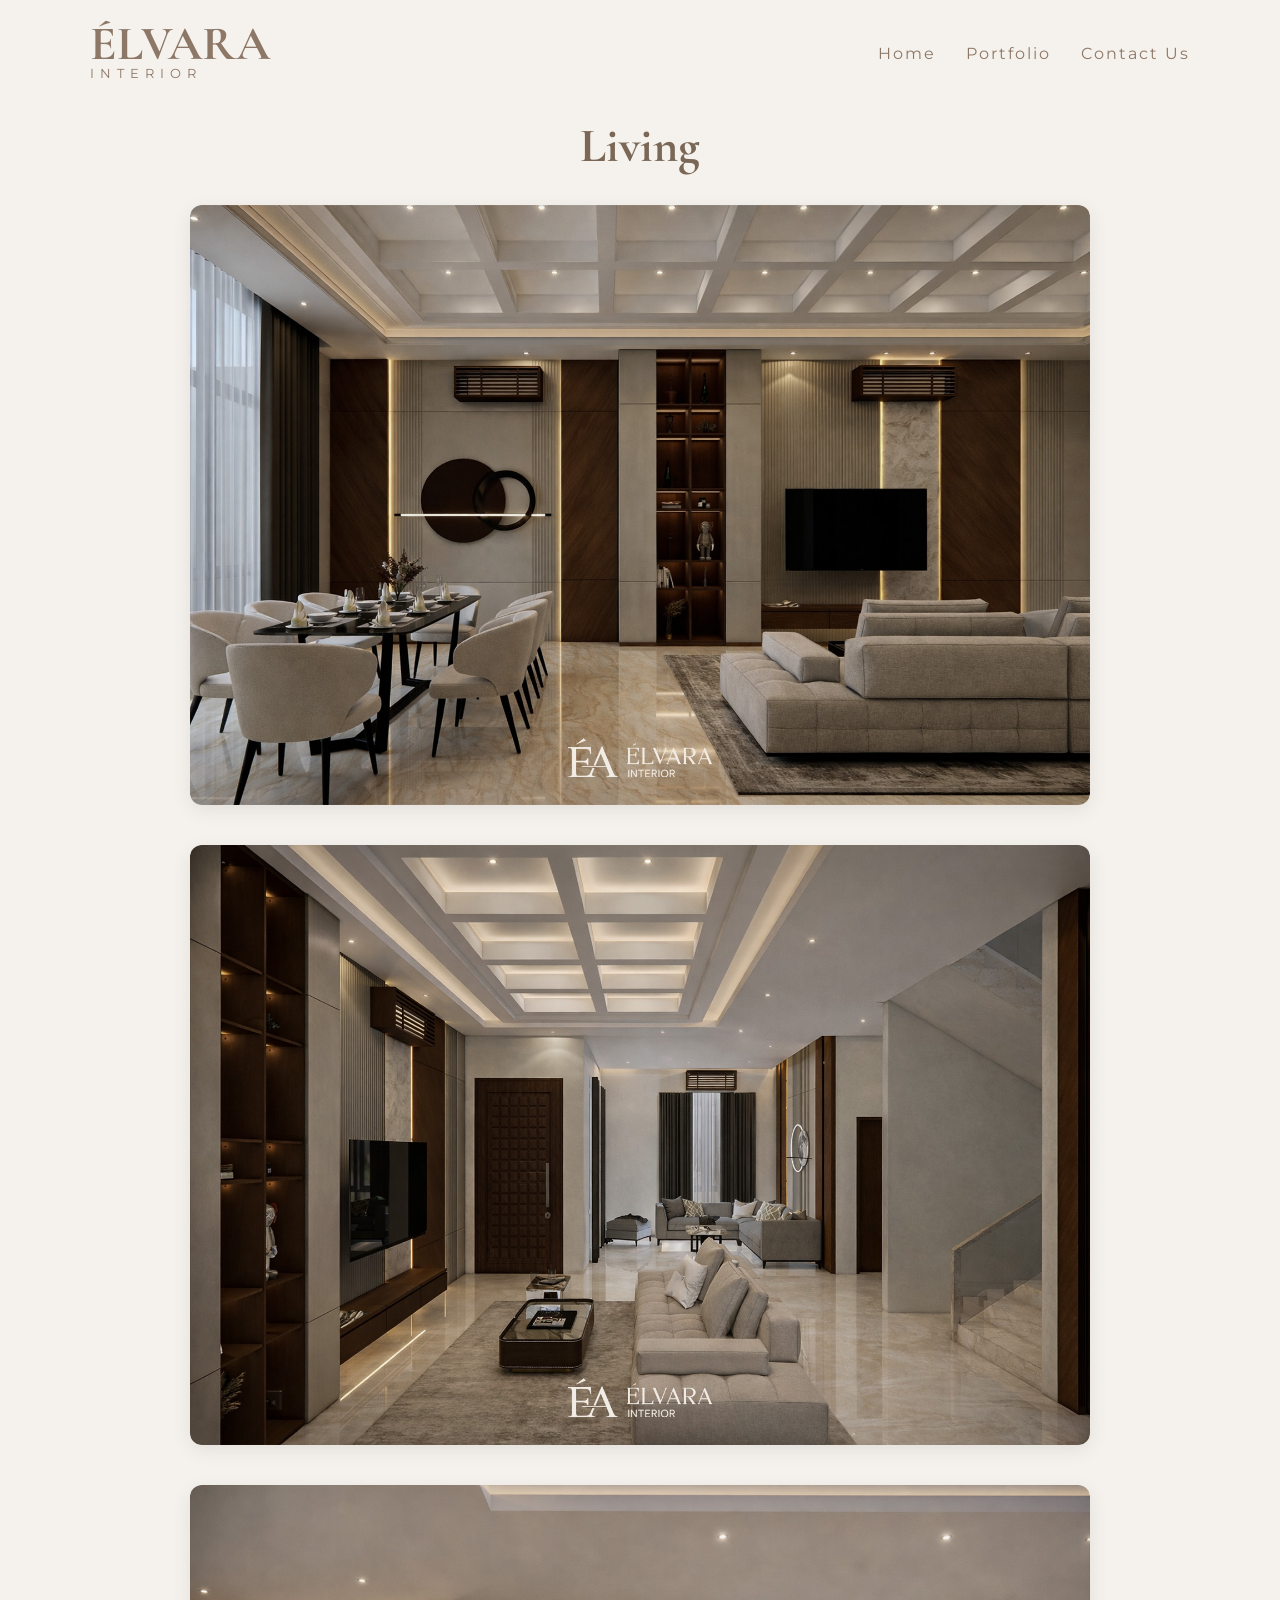
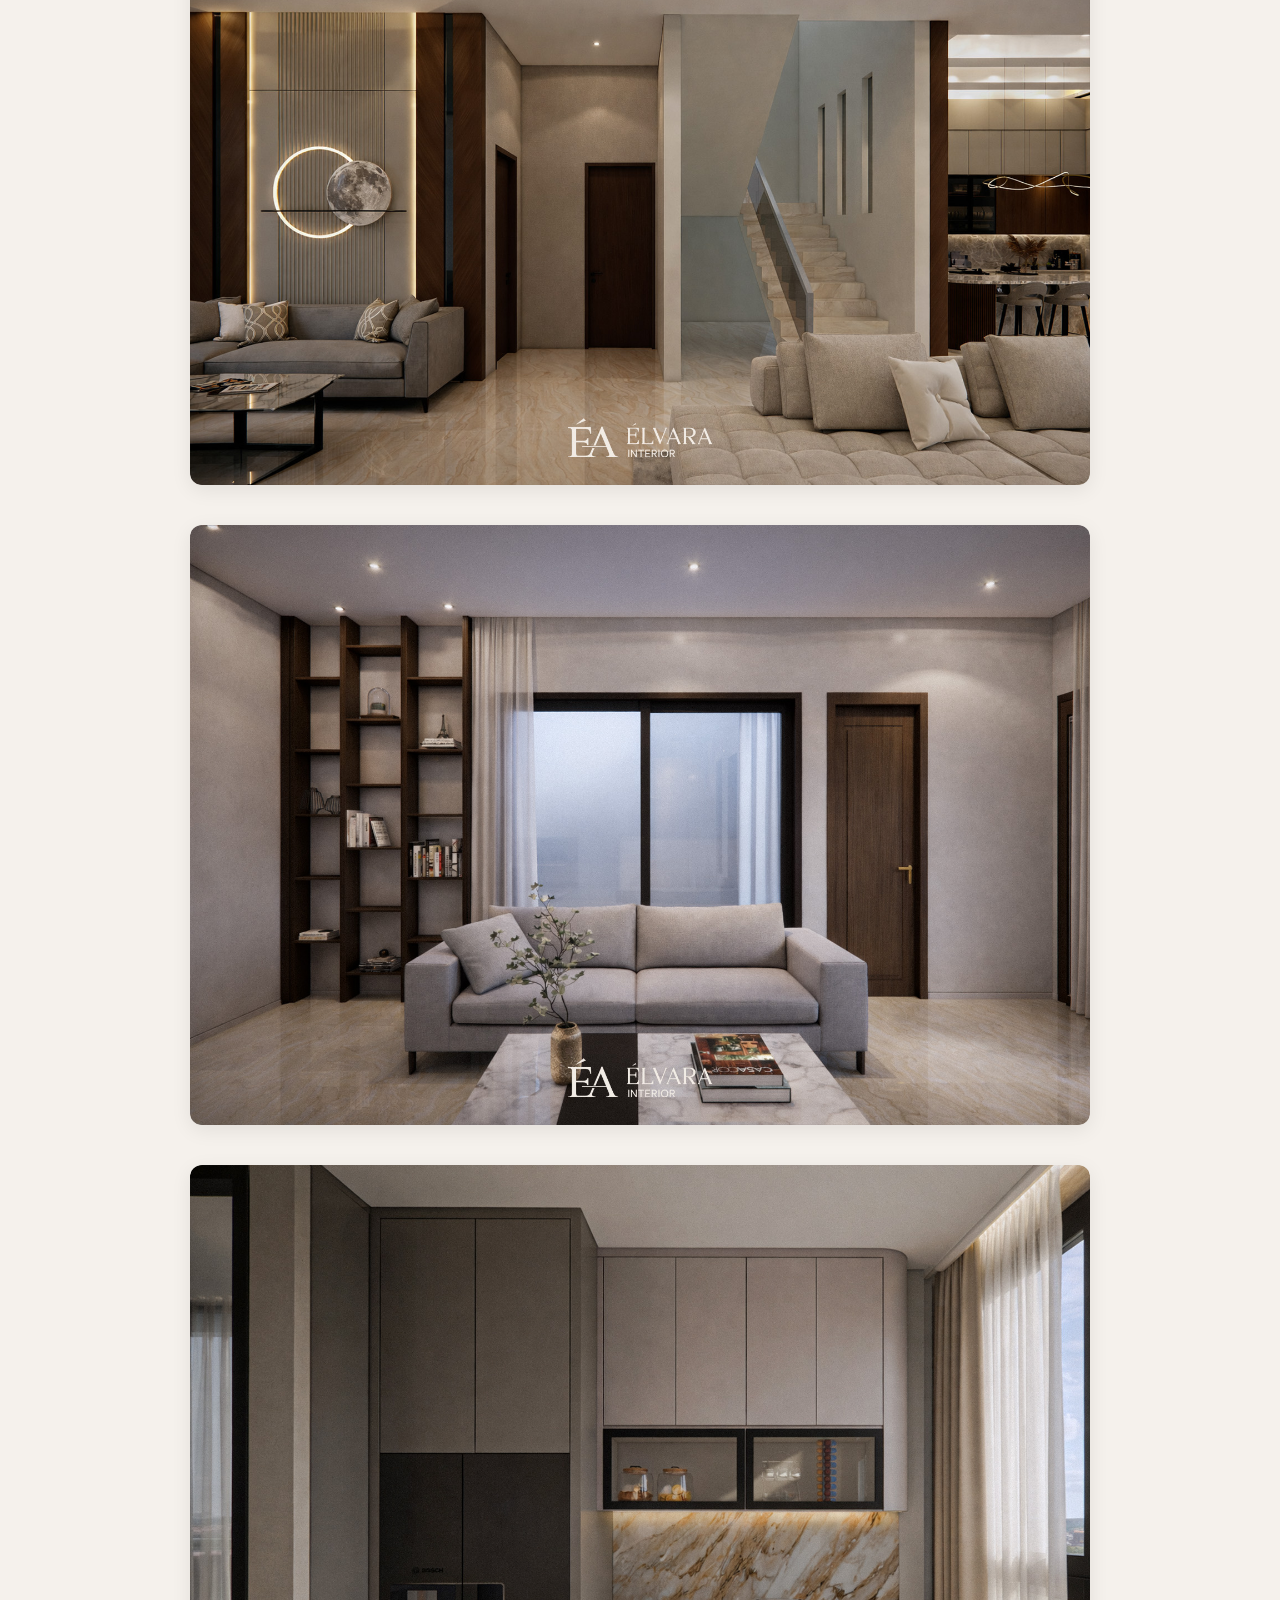
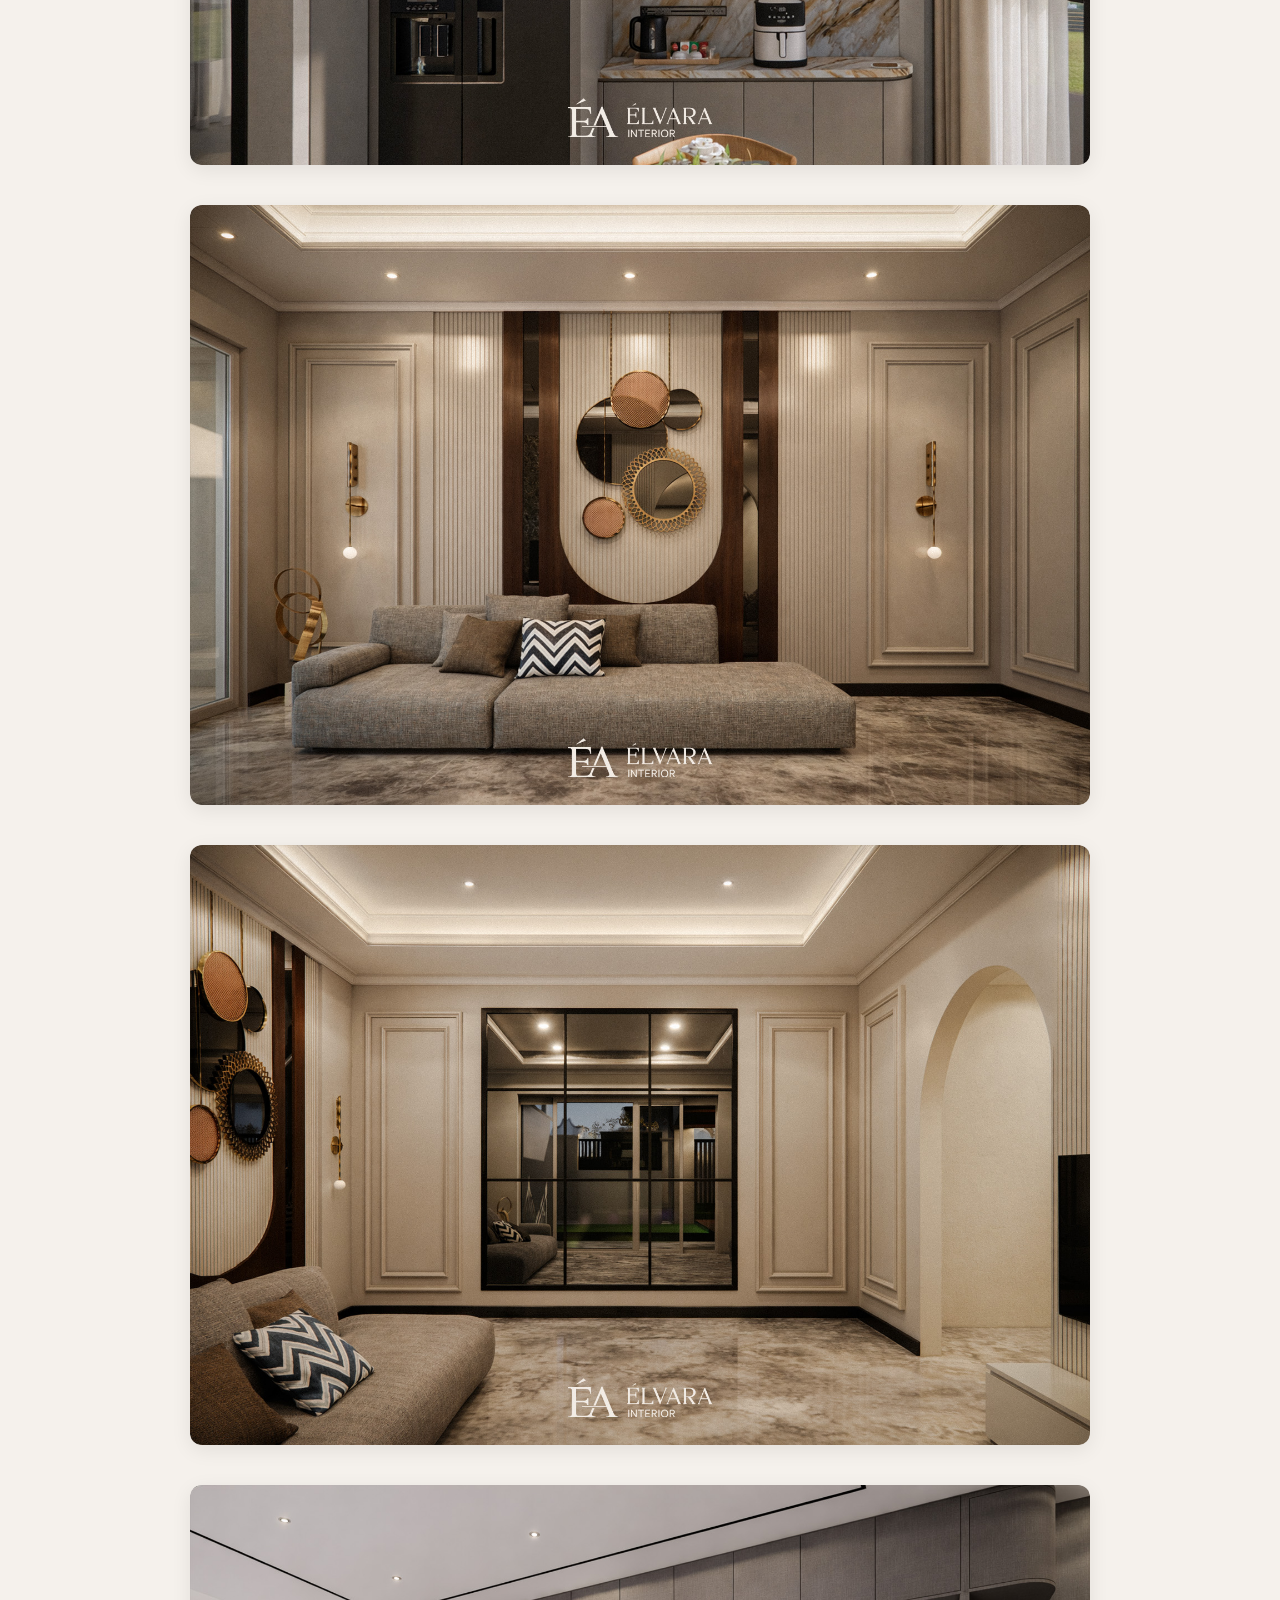
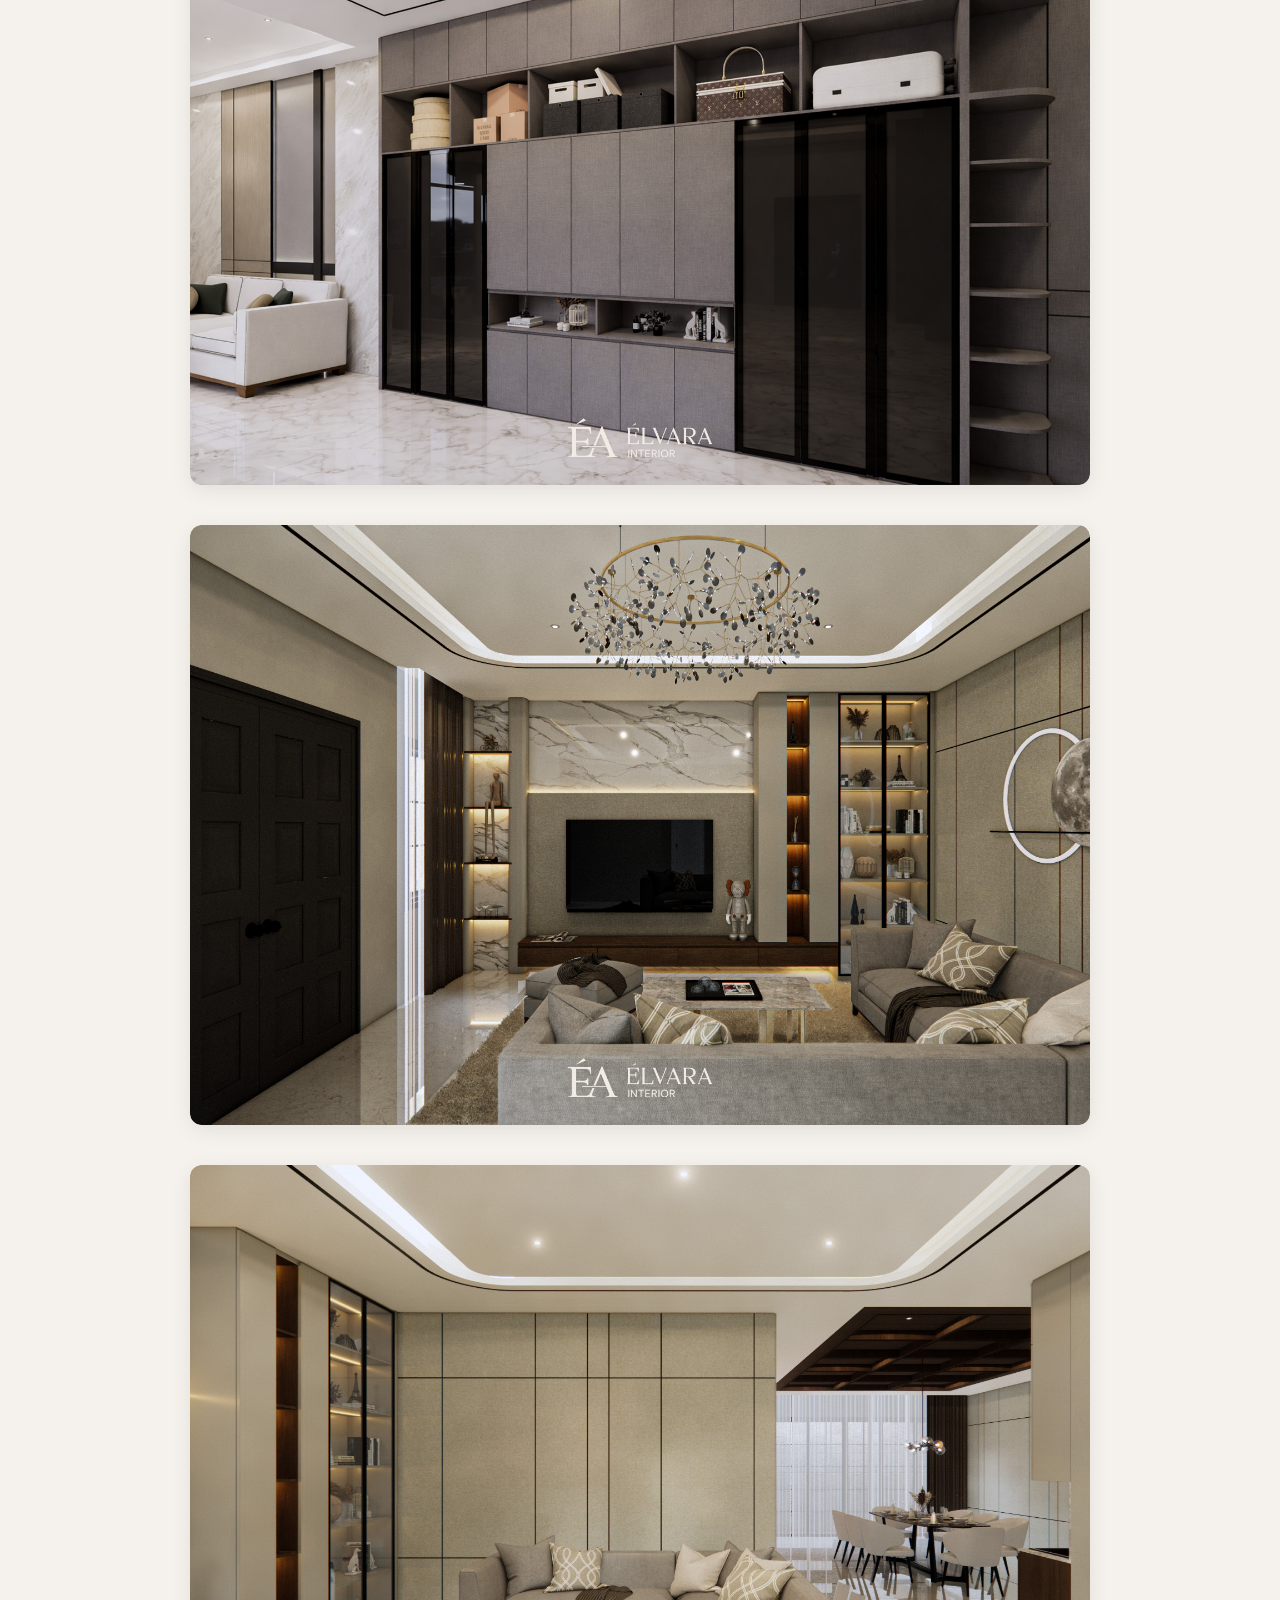
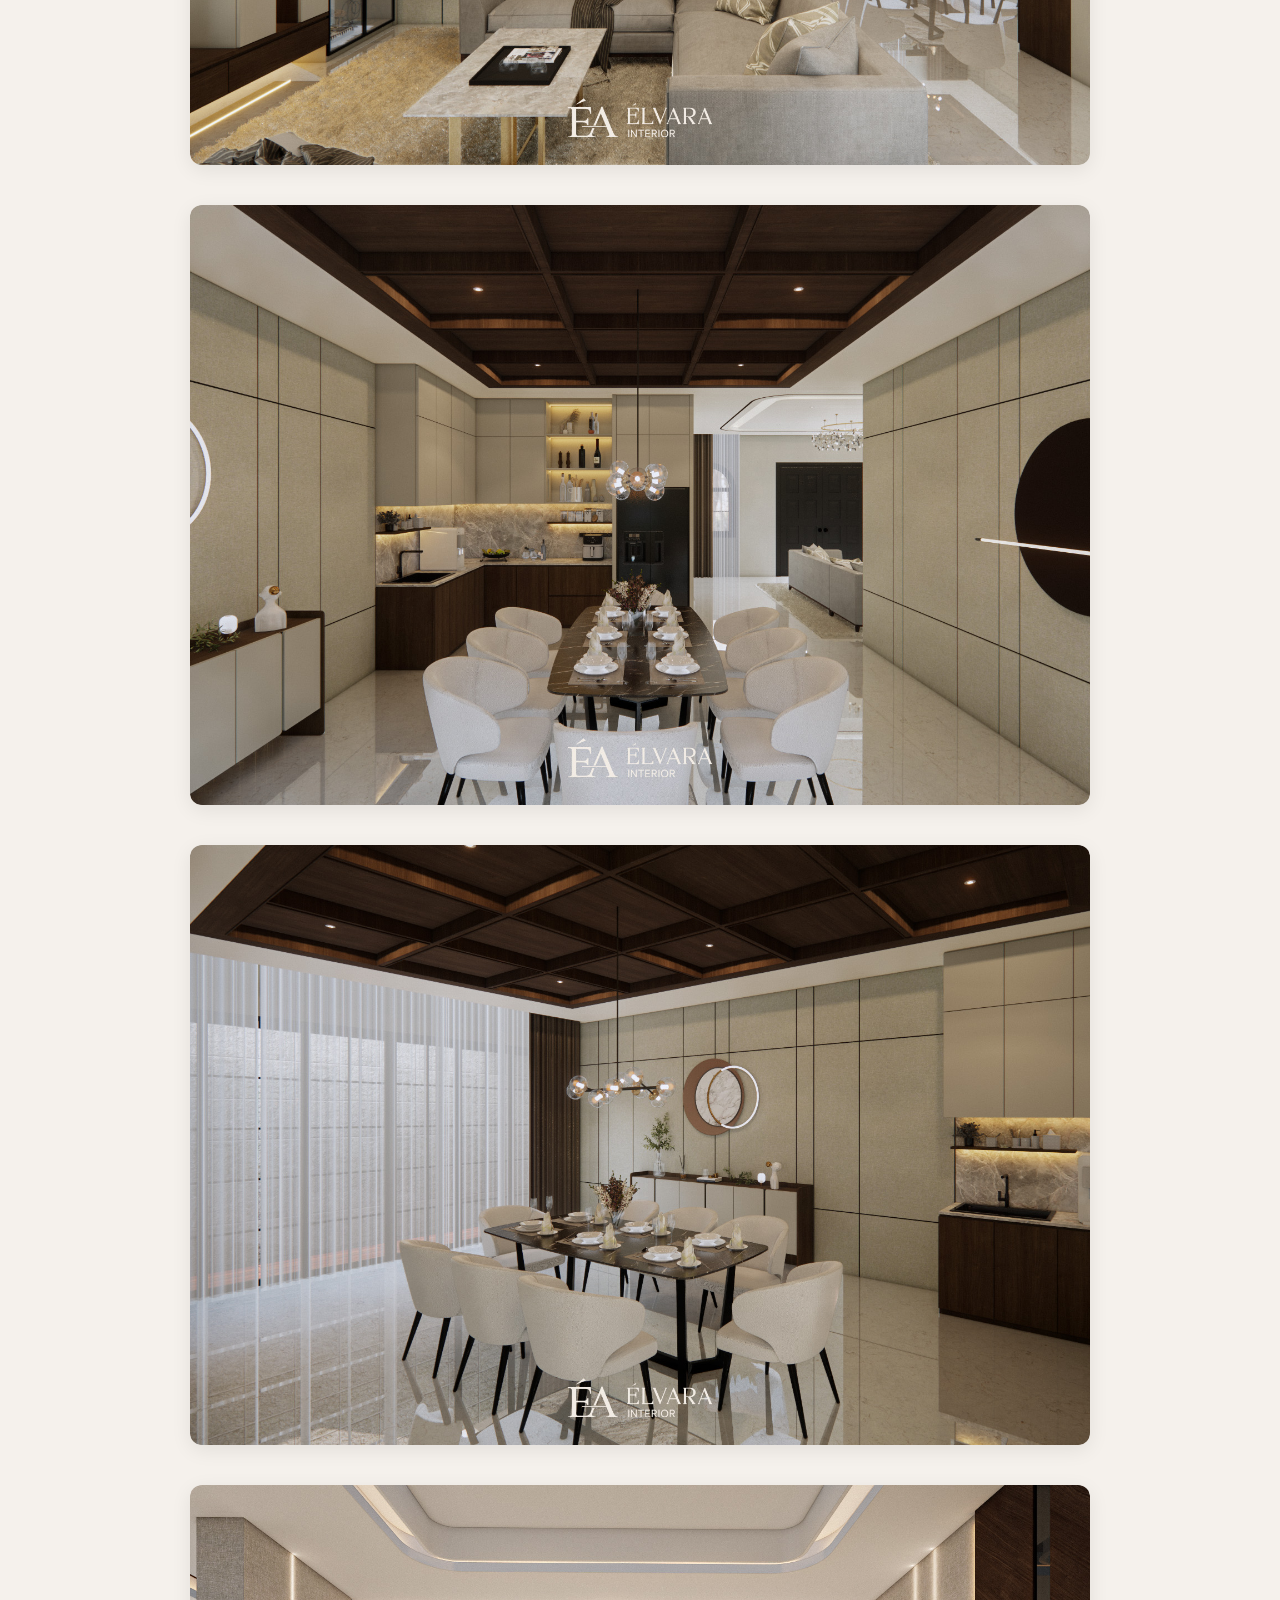
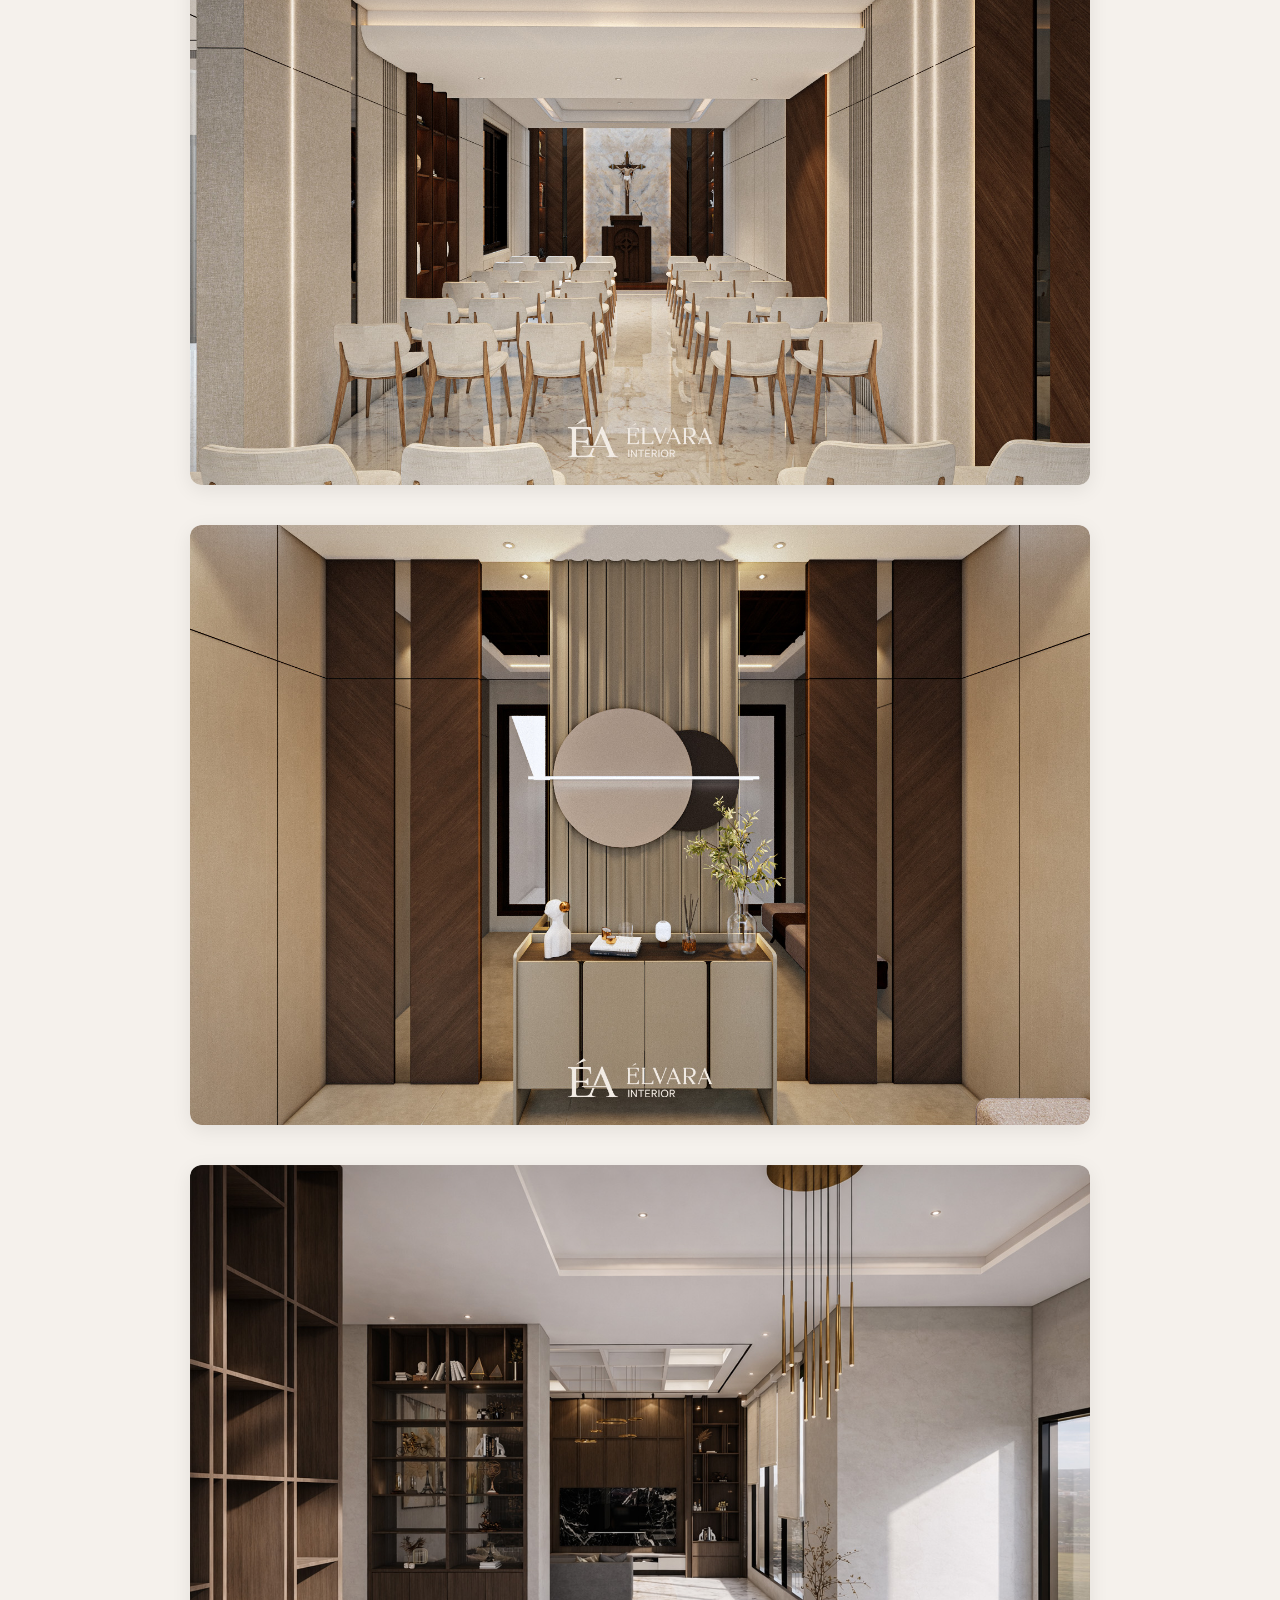
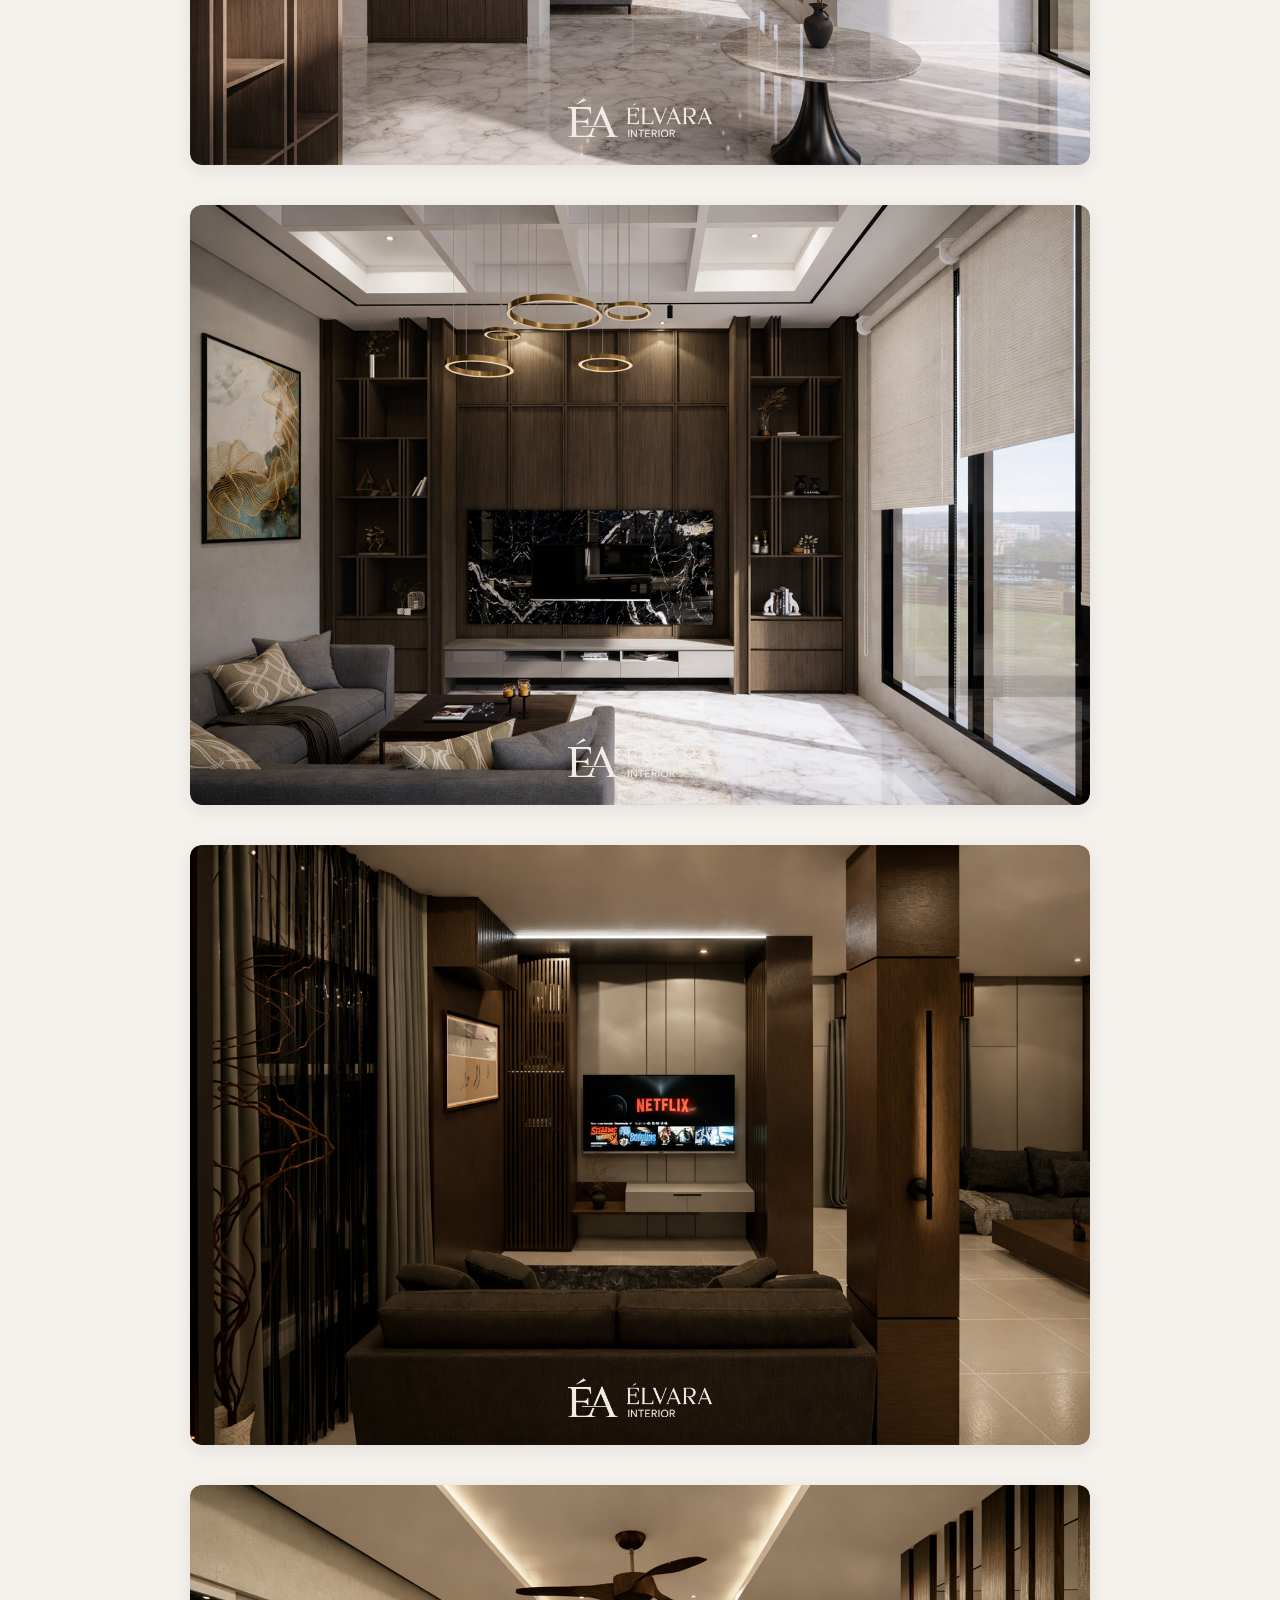
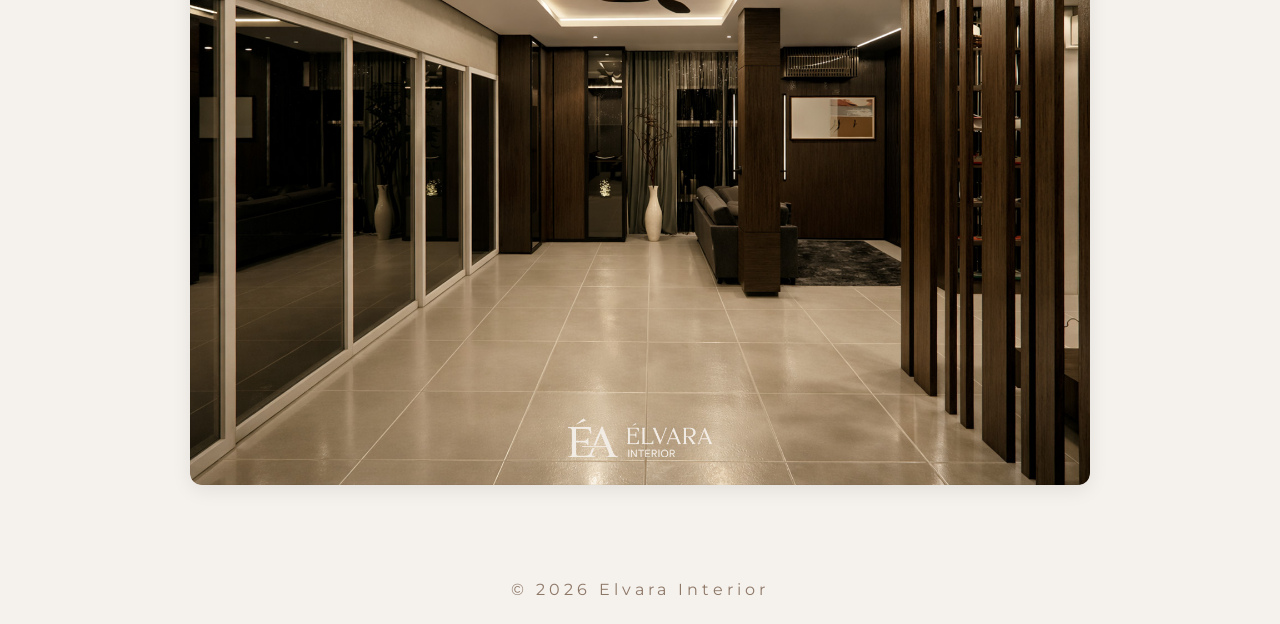
==== livingdining.html @ 2f5fa005 "elvara-interior" ====
<!DOCTYPE html>
<html lang="en">
<head>
    <meta charset="UTF-8">
    <meta name="viewport" content="width=device-width, initial-scale=1.0">
    <link rel="preconnect" href="https://fonts.gstatic.com" crossorigin>

<link href="https://fonts.googleapis.com/css2?family=Cormorant+Garamond:wght@300;400;500;600&family=Montserrat:wght@300;400&display=swap" rel="stylesheet">

<link rel="stylesheet" href="style.css">

<link rel="stylesheet"
href="https://cdnjs.cloudflare.com/ajax/libs/font-awesome/6.5.2/css/all.min.css">
    <title>Kitchen</title>
</head>
<body>
    <header>
        <div class="logo">

            <h1>ÉLVARA</h1>

            <span>INTERIOR</span>

        </div>

        <nav>

            <a href="index.html">Home</a>
            <a href="portfolio.html">Portfolio</a>
            <a href="contact.html">Contact Us</a>

        </nav>
    </header>
        
    <section class="page-title">
        <h2>Living</h2>
    </section>
        <section class="gallery">

            <div class="project">
                <img src="LD 1 (2).jpg" alt="">
            </div>

            <div class="project">
                <img src="LD 2 (2).jpg" alt="">
            </div>

            <div class="project">
                <img src="LD 3 (2).jpg" alt="">
            </div>

            <div class="project">
                <img src="LD 4.jpg" alt="">
            </div>

            <div class="project">
                <img src="LD 5.jpg" alt="">
            </div>

            <div class="project">
                <img src="LD 6.jpg" alt="">
            </div>

            <div class="project">
                <img src="LD 7.jpg" alt="">
            </div>

            <div class="project">
                <img src="LD 8.jpg" alt="">
            </div>

            <div class="project">
                <img src="LD 9.jpg" alt="">
            </div>

            <div class="project">
                <img src="LD 10.jpg" alt="">
            </div>

            <div class="project">
                <img src="LD 11.jpg" alt="">
            </div>

            <div class="project">
                <img src="LD 12.jpg" alt="">
            </div>

            <div class="project">
                <img src="LD 13.jpg" alt="">
            </div>

            <div class="project">
                <img src="LD 14.jpg" alt="">
            </div>

            <div class="project">
                <img src="LD 15.jpg" alt="">
            </div>

            <div class="project">
                <img src="LD 1.jpg" alt="">
            </div>

            <div class="project">
                <img src="LD 16.jpg" alt="">
            </div>

            <div class="project">
                <img src="LD 17.jpg" alt="">
            </div>
            
        </section>

    <footer>

        © 2026 Elvara Interior

    </footer>

<script src="script.js"></script>
    
</body>
</html>
---- style.css ----
:root{

--bg:#F5F1EC;
--primary:#8D7868;
--accent:#E7DDD2;

}

*{
margin:0;
padding:0;
box-sizing:border-box;
}

html{
scroll-behavior:smooth;
}

body{

background:var(--bg);

font-family:'Montserrat',sans-serif;

color:var(--primary);

overflow-x:hidden;

}

/* SPLASH */

#splash{

position:fixed;

top:0;
left:0;

width:100%;
height:100vh;

background:var(--bg);

display:flex;

justify-content:center;
align-items:center;

z-index:9999;

animation:
fadeOut 2s ease forwards;

animation-delay:2s;

}

.splash-content{

text-align:center;

}

.splash-content h1{

font-family:'Cormorant Garamond',serif;

font-size:clamp(4rem,8vw,8rem);

letter-spacing:4px;

}

.splash-content span{

letter-spacing:10px;

display:block;

margin-top:5px;

}

.splash-content p{

margin-top:10px;

letter-spacing:3px;

}

@keyframes fadeOut{

to{

opacity:0;
visibility:hidden;

}

}

/* WEBSITE */

#website{

animation:showWebsite 3s;

}

@keyframes showWebsite{

from{
opacity:0;
}

to{
opacity:1;
}

}

header{

display:flex;

justify-content:space-between;

align-items:center;

padding:25px 7%;

}

.logo h1{

font-family:'Cormorant Garamond',serif;

font-size:3rem;

line-height:.8;

}

.logo span{

letter-spacing:6px;

font-size:.8rem;

}

nav{

display:flex;
gap:30px;

}

nav a{

text-decoration:none;

color:var(--primary);

letter-spacing:2px;

}

/* HERO */

.hero{

padding:0 7%;

}

.hero img{

width:100%;

display:block;

object-fit:cover;

border-radius: 10px;

}

/* ABOUT */

.about{

padding:90px 10%;

text-align:center;

}

.about h2{

font-family:'Cormorant Garamond',serif;

font-size:clamp(2rem,4vw,4rem);

margin-bottom:20px;

}

.about p{

max-width:700px;

margin:auto;

line-height:2;

}

/* WHY */

.why{

padding:90px 7%;

}

.why h2{

text-align:center;

font-family:'Cormorant Garamond',serif;

font-size:clamp(2rem,4vw,4rem);

margin-bottom:60px;

}

.why-grid{

display:grid;

grid-template-columns:1.3fr 1fr;

gap:30px;

}

.slider{

height:520px;

overflow:hidden;

position: relative;

border-radius: 12px;

}

.slider img{

    width:100%;
    height:100%;
    display: block;
    object-fit:cover;

    transition:
        opacity .8s ease,
        transform 8s ease;
}

.slider img.zoom{
    transform: scale(1.08);
}


.slider img.fade{
    opacity:0;
}

.slider::after{

    content:"";

    position:absolute;

    inset:0;

    background:linear-gradient(
        120deg,
        transparent,
        rgba(255,255,255,.85),
        rgba(255,210,150,.45),
        transparent
    );

    transform:translateX(-150%);

    opacity:0;

}

.slider.burn::after{

    animation:burn .8s ease;

}

@keyframes burn{

0%{

opacity:0;

transform:translateX(-150%);

}

40%{

opacity:.9;

}

100%{

opacity:0;

transform:translateX(150%);

}

}


.stats{

display:flex;

flex-direction:column;

gap:18px;


}

.stat-card{

flex:1;

background:var(--accent);

display:flex;

justify-content:center;
align-items:center;

text-align:center;

letter-spacing:3px;

line-height:2;

transition:.3s;

border-radius: 10px;

}

.stat-card:hover{

transform:translateY(-4px);

}

/* SERVICES */

.services{

padding:90px 7%;

text-align:center;

}

.services h2{

font-family:'Cormorant Garamond',serif;

font-size:clamp(2rem,4vw,4rem);

margin-bottom:60px;

}

.accordion{

display:grid;

grid-template-columns:1fr 1fr;

gap:30px;

max-width:900px;

margin:auto;

}

.accordion-btn{

width:100%;

background:none;

border:none;

cursor:pointer;

font-family:'Cormorant Garamond',serif;

font-size:1.5rem;

color:var(--primary);

margin-bottom:10px;

}

.accordion-content{

background:var(--accent);

overflow:hidden;

max-height:0;

transition:.5s;

border-radius:10px;

}

.accordion-content p{

padding:30px;

font-family:'Cormorant Garamond',serif;

font-size:1.4rem;

line-height:1.8;

}

.accordion-item.active .accordion-content{

max-height:220px;

}

/* DISCOVER */

.discover{

padding:80px 7%;

text-align:center;

}

.discover h2{

font-family:'Cormorant Garamond',serif;

font-size:clamp(2rem,4vw,4rem);

margin-bottom:30px;

}

.instagram{

display:flex;

justify-content:center;
align-items:center;

gap:15px;

background:var(--accent);

padding:20px;

text-decoration:none;

color:var(--primary);

font-size:1.5rem;

}

footer{

text-align:center;

padding:25px;

letter-spacing:4px;

}

/* MOBILE */

@media(max-width:768px){

header{

flex-direction: column;
justify-content: center;
gap:18px;
align-items: center;
display: flex;
padding: 20px;

}

nav{

width:100%;
display:flex;
justify-content:center;
margin-top:10px;
flex-wrap: wrap;

}

.logo{
    text-align: center;
}
.logo h1{
    font-size: 2.5rem;
}

.logospan{
    font-size: .65rem;
    letter-spacing: 5px;
}

.why-grid{

    grid-template-columns:1fr;

}

.accordion{

    grid-template-columns:1fr;

}

.slider{

height:320px;

}

}

.portfolio{
    padding: 70px 8%;
    background-color: #f7f2ee;
}

.portfolio h2{
    text-align: center;
    font-family: 'Cormorant Garamond', serif;
    font-size: 42px;
    margin-bottom: 40px;
}

.portfolio-grid{
    display: grid;
    grid-template-columns: repeat(2,1fr);
    gap: 30px;
}

.porfolio-card{
    position: relative;
    overflow: hidden;
    border-radius: 15px;
}

.portfolio-card img{
    width: 100%;
    display: block;
    transition: 4s;
}

.portfolio-card:hover .overlay{

    opacity:1;
}

.overlay h3{
    color: white;
    font-family: 'Cormorant Garamond', serif;
    font-size: 35px;
    letter-spacing: 2px;
}

/* ===========================
   GALLERY PAGE
=========================== */

.back{
    display: inline-block;
    margin: 30px;
    text-decoration: none;
    color: #555;
    font-size: 18px;
}

.gallery{
    width: 100%;
    max-width: 900px;
    margin: auto;
    display: flex;
    flex-direction: column;
    gap: 40px;
    padding-bottom: 70px;
}

.project{
    overflow: hidden;
    border-radius: 12px;
    cursor: pointer;
    transition: .4s ease;
    box-shadow: 0 5px 20px rgba(0,0,0,.08);
}

.project:hover{
    transform: translateY(-8px);
    box-shadow: 0 20px 40px rgba(0,0,0,.15);
}

.project img{
    width: 100%;
    border-radius: 10px;
    display: block;
    transition: transform .8s ease   
}

.project:hover img{
    transform: scale(1.08);
}

.projecy p{
    text-align: center;
    margin-top: 15px;
    font-family: 'Cormorant Garamond', serif;
    font-size: 24px;
}



/* ===== PORTFOLIO ===== */

.portfolio{
    width:90%;
    max-width:1200px;
    margin:80px auto;
}

.portfolio h2{
    text-align:center;
    margin-bottom:40px;
    font-family:'Cormorant Garamond', serif;
    font-size:48px;
    color:#7a6858;
}

.portfolio-grid{
    display:flex;
    flex-direction:column;
    gap:35px;
}

.portfolio-card{
    position:relative;
    display:block;
    overflow:hidden;
    border-radius:8px;
}

.portfolio-card img{
    width:100%;
    display:block;
    transition:.4s;
}

.portfolio-card:hover img{
    transform:scale(1.03);
}

.overlay{

    position:absolute;
    top:0;
    left:0;

    width:100%;
    height:100%;

    display:flex;
    justify-content:center;
    align-items:center;

    background:rgba(0,0,0,0.15);

}

.overlay h3{

    padding:10px 28px;

    background:rgba(180,165,155,.85);

    color:white;

    font-family:'Cormorant Garamond', serif;

    font-size:26px;
    font-weight:400;

    border-radius:4px;

    transition:.3s;

}

.portfolio-card:hover .overlay h3{

    background:#9c8474;
    transform:scale(1.05);

}

.page-title{
    width: 100%;
    display: flex;
    justify-content: center;
    align-items: center;
    margin: 10px 0 30px;
}

.page-title h2{
    margin: 0;
    font-size: 48px;
    font-family: 'Cormorant Garamond', serif;
    color: #7a6756;
}

/* ===== cobain di kitchen ===== */
.slider-container{
    position: relative;
    width: 90%;
    margin: auto;
}
#mainImage{
    width: 100%;
    border-radius: 12px;
    transition: .5s ease;
    box-shadow: 0 10px 30px rgba(0,0,0,.15);
}

.slider-btn{
    position: absolute;
    top: 50%;
    transform: translateY(-50%);
    width: 50px;
    height: 50px;
    border: none;
    border-radius: 50%;
    background: rgba(225,225,225,.9);
    cursor: pointer;
    font-size: 18px;
    transition: .3s;
}

.slide-btn:hover{
    background: #9b806d;
    color: white;
}

.prev{
    left: 20px;
}

.next{
    right: 20px;
}

.thumbnail-container{
    margin-top: 25px;
    display: flex;
    justify-content: center;
    gap: 15px;
    flex-wrap:wrap;
}

.thumbnail{
    width: 110px;
    height: 75px;
    object-fit: cover;
    border-radius: 8px;
    cursor: pointer;
    opacity: .6s;
    transition: .3s;
}

.thumbnail:hover{
    opacity: 1;
    transform: scale(1.08);
}

.thumbnail.active{
    opacity: 1;
    border: 3px solid #9b806d;
}

.ongoing{

    width:70%;
    max-width:850px;
    margin:80px auto;
    gap: 50px;
}

.video-container{

    overflow:hidden;

    border-radius:15px;
    

    box-shadow:0 15px 35px rgba(0,0,0,.15);
}

.video-container video{

    width:100%;

    display:block;

}

.project-info{

    text-align:center;

    margin-top:8px;

    padding-bottom: 40px;

}

.project-info h3{

    margin:0;

    font-family:'Cormorant Garamond', serif;

    font-size:20px;

    font-weight:500;

    color:#7A6756;

}

.project-info p{

    margin-top:8px;
    margin-bottom: 10px;

    font-family:'Montserrat', sans-serif;

    font-size:14px;

    color:#9B8A7A;

    letter-spacing:1px;

}

.contact-grid{

    width:85%;
    max-width:1000px;

    margin:70px auto;

    display:grid;

    grid-template-columns:repeat(auto-fit,minmax(250px,1fr));

    gap:30px;

}

.contact-card{

    background:white;

    padding:45px 30px;

    border-radius:20px;

    text-align:center;

    text-decoration:none;

    color:#7A6756;

    box-shadow:0 10px 25px rgba(0,0,0,.08);

    transition:.4s ease;


}

.contact-card:hover{

    transform:translateY(-10px);

    box-shadow:0 20px 40px rgba(0,0,0,.12);

}

.contact-card i{

    font-size:45px;

    margin-bottom:20px;

    color:#9B806D;

}

.contact-card h3{

    font-family:'Cormorant Garamond',serif;

    font-size:34px;

    margin-bottom:10px;

}

.contact-card p{

    font-family:'Montserrat',sans-serif;

    font-size:15px;

    color:#8E7C6A;

}

.contact-grid a{
    text-decoration: none;
    color: inherit;
}
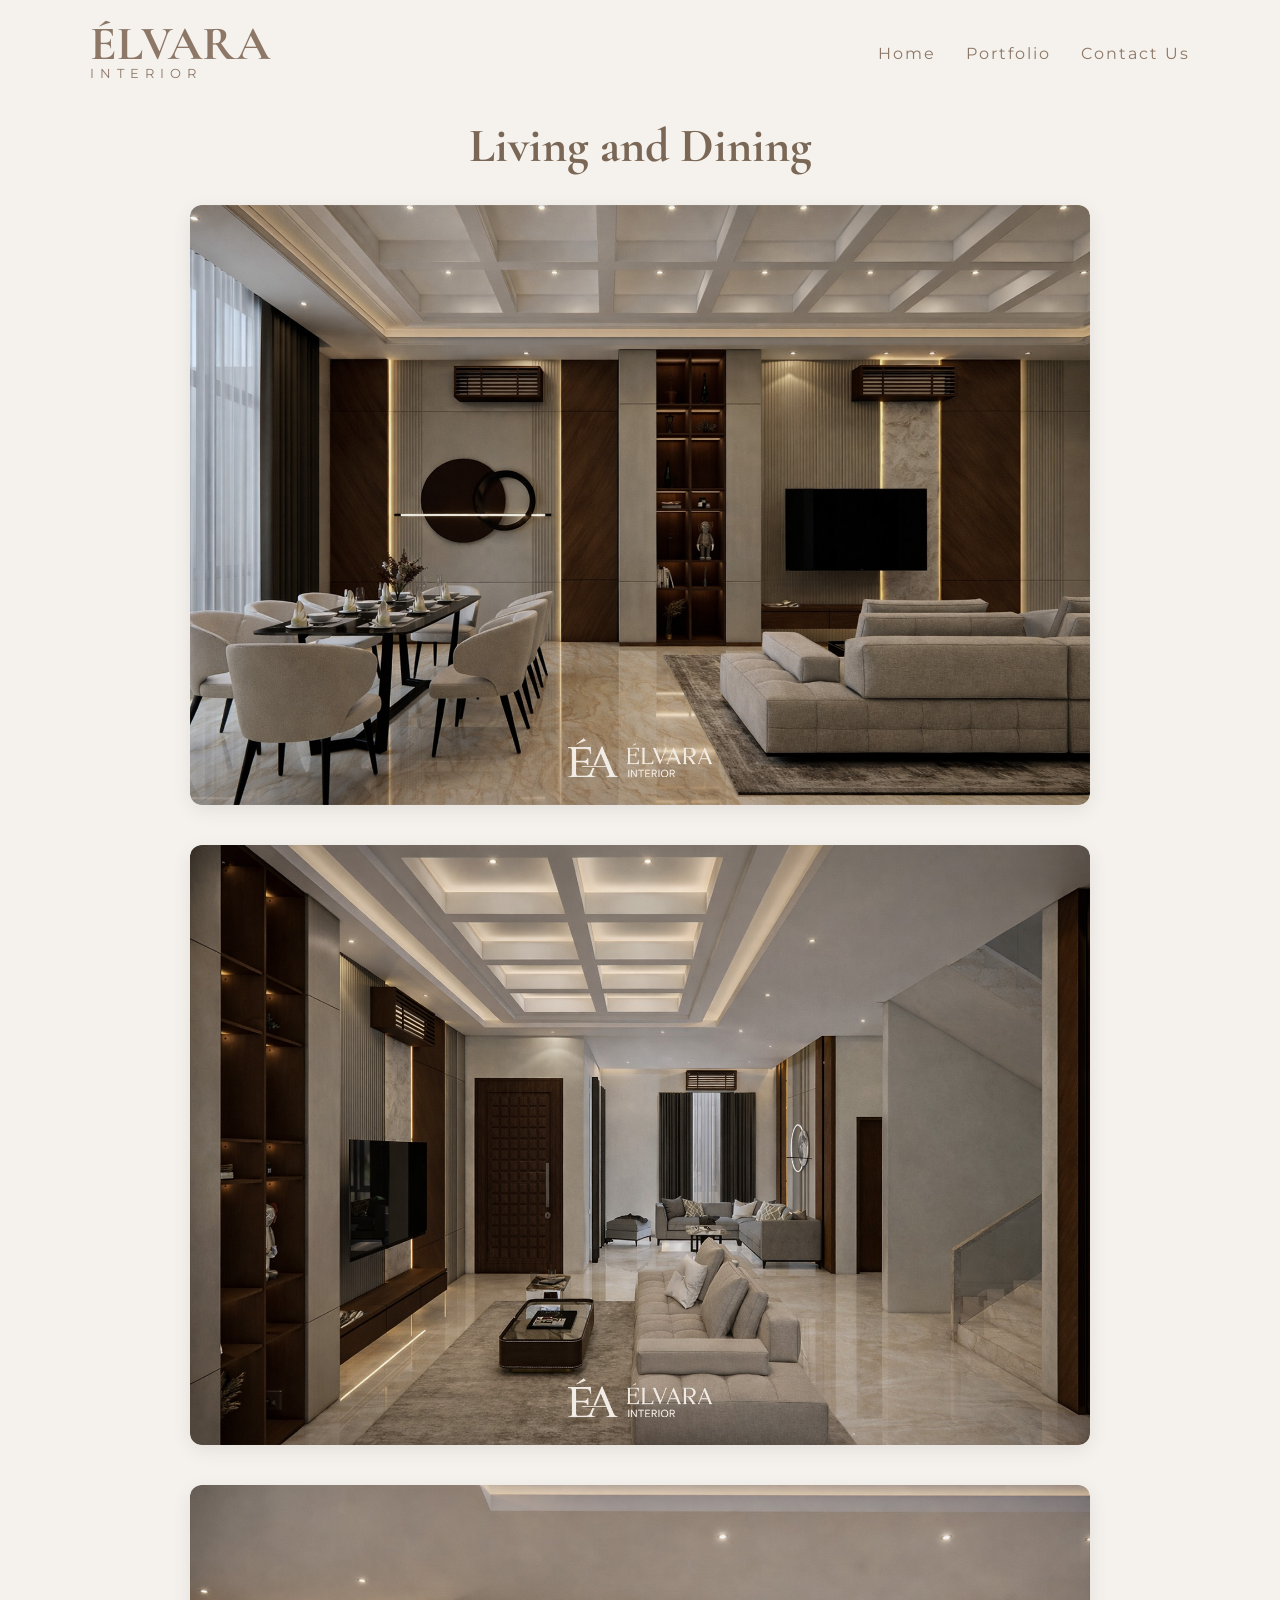
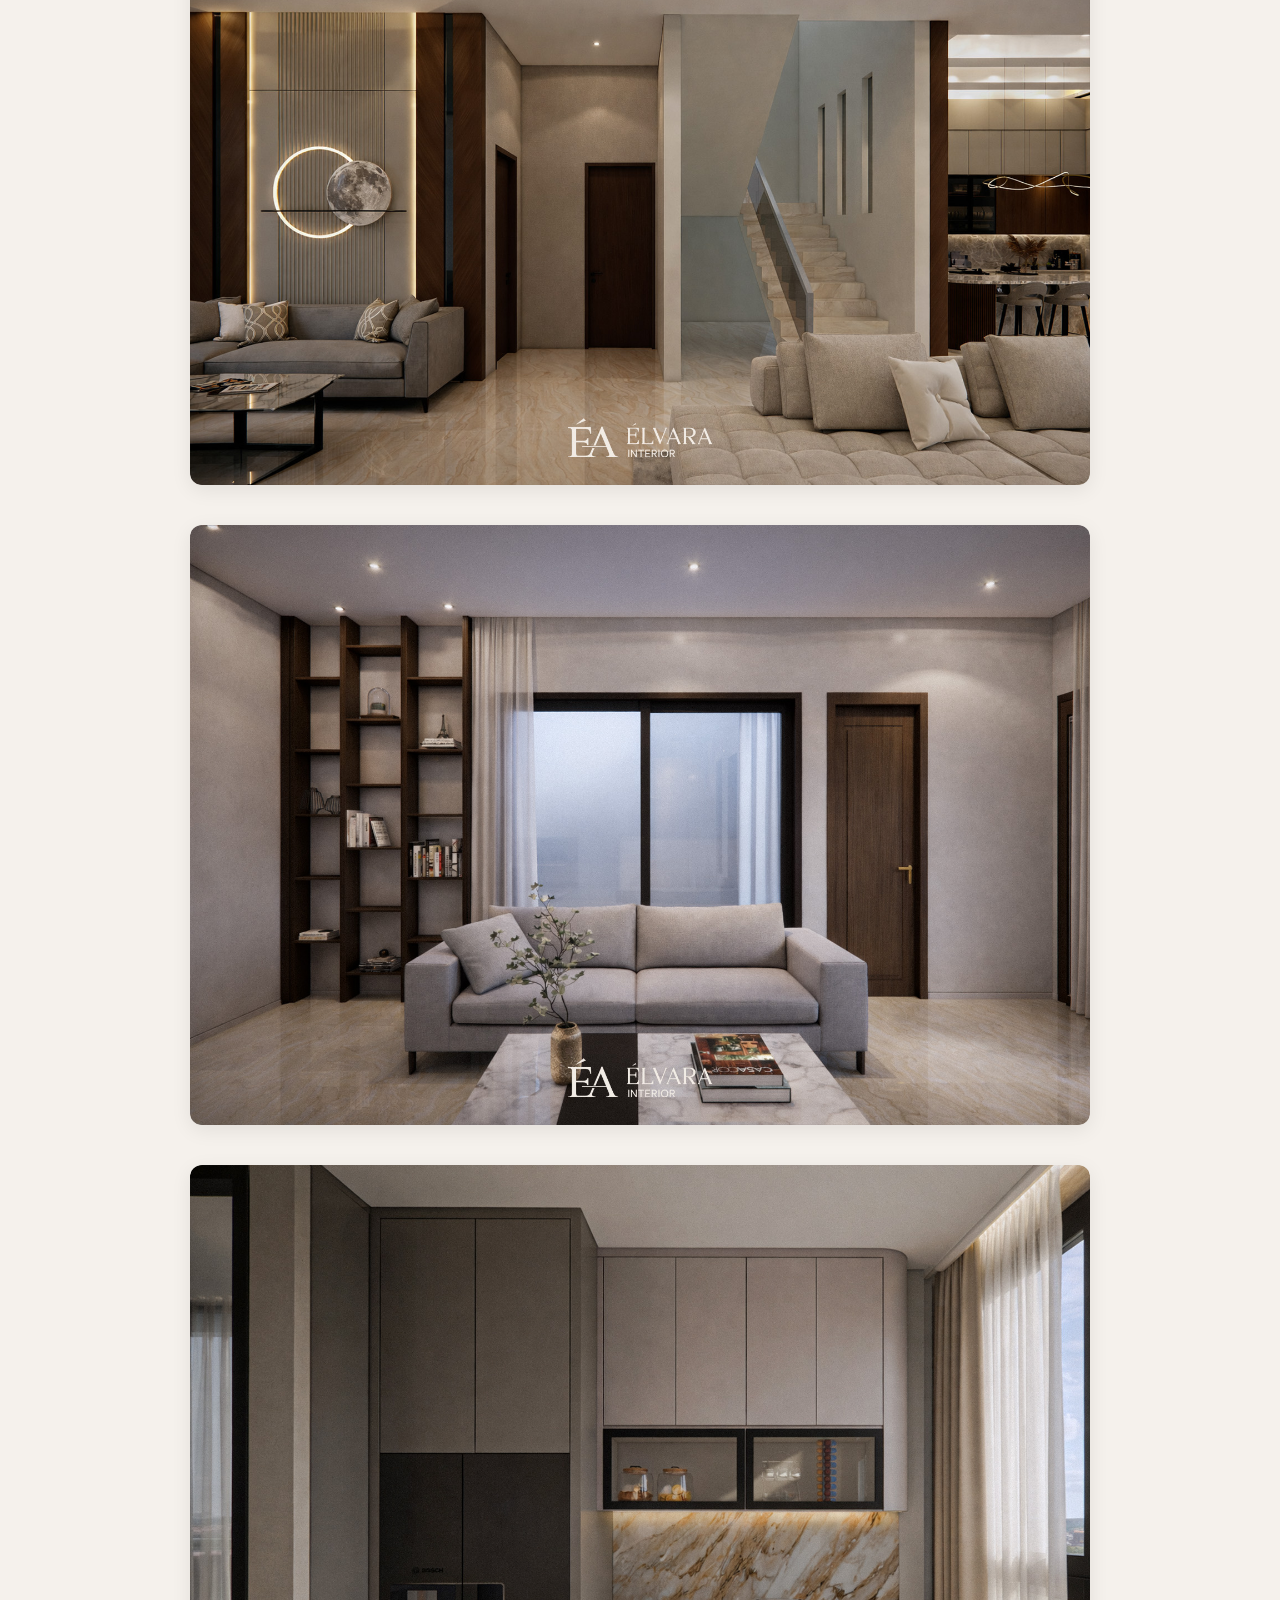
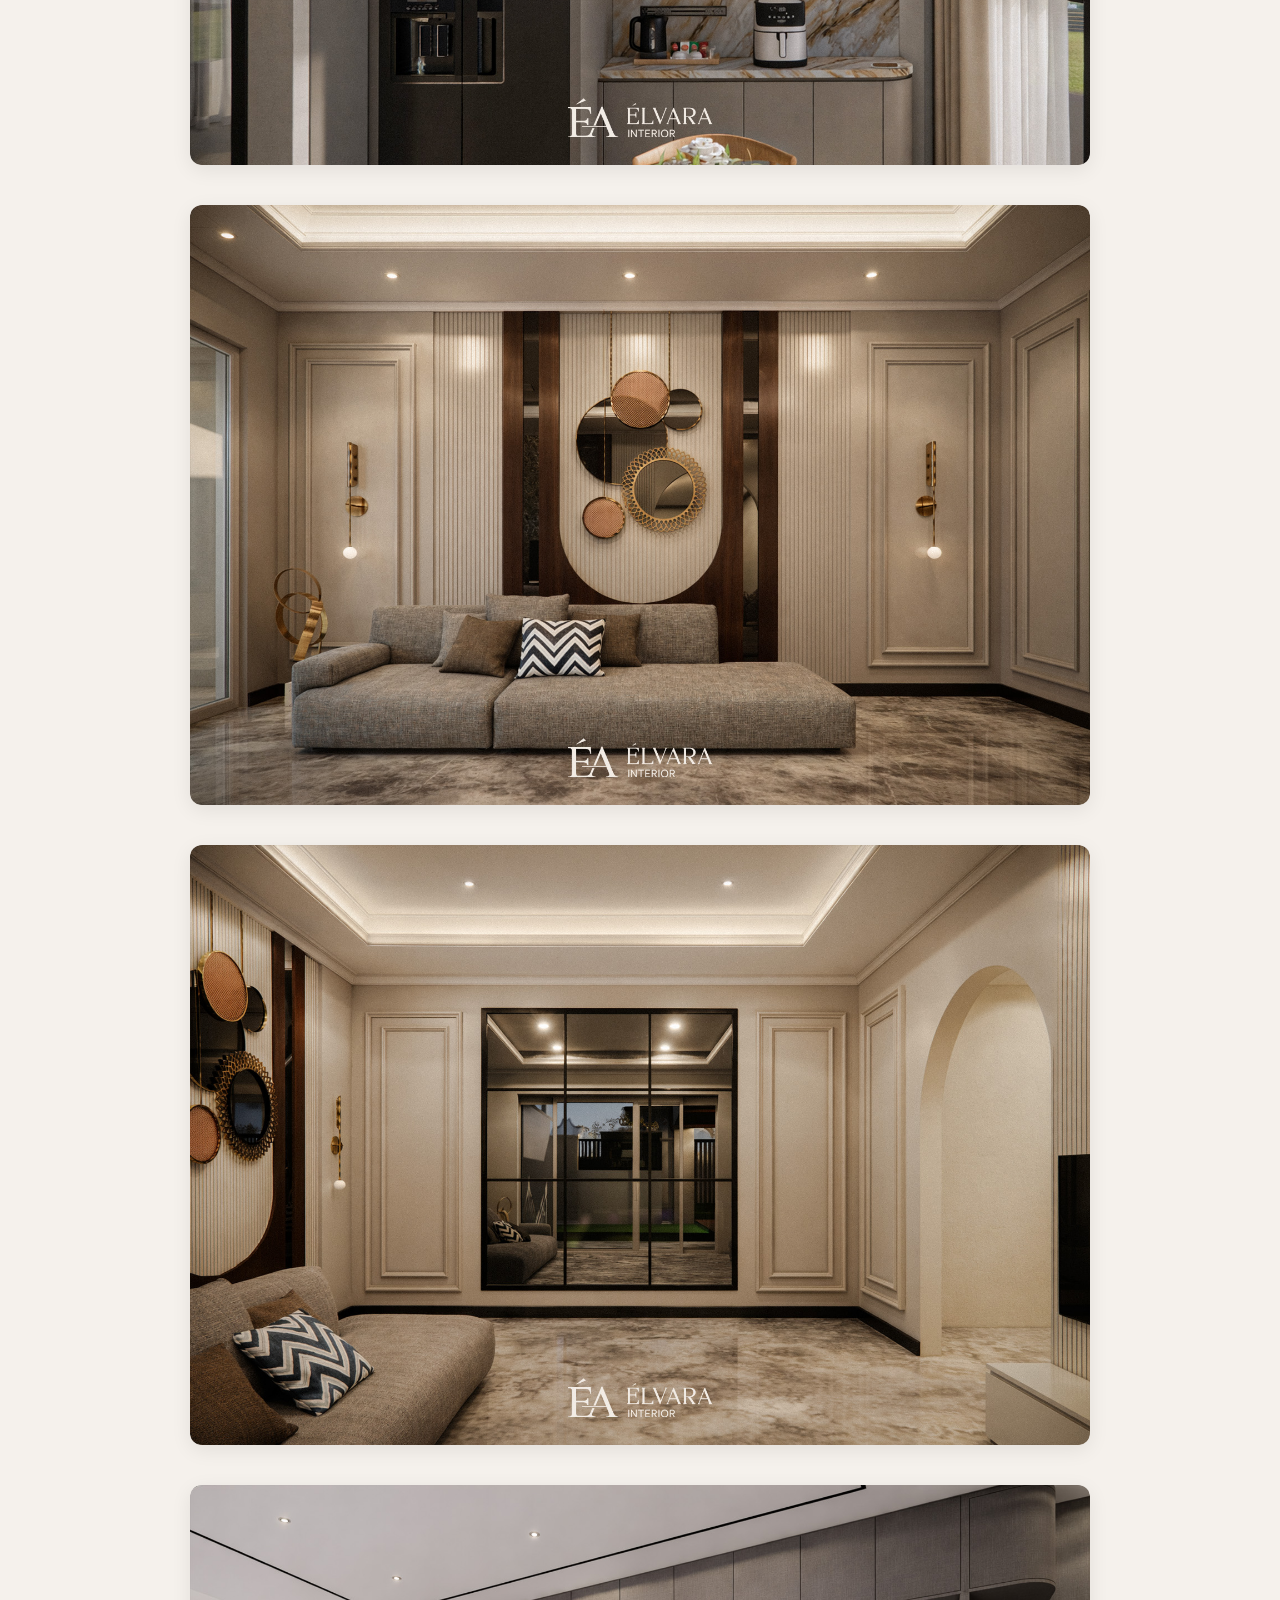
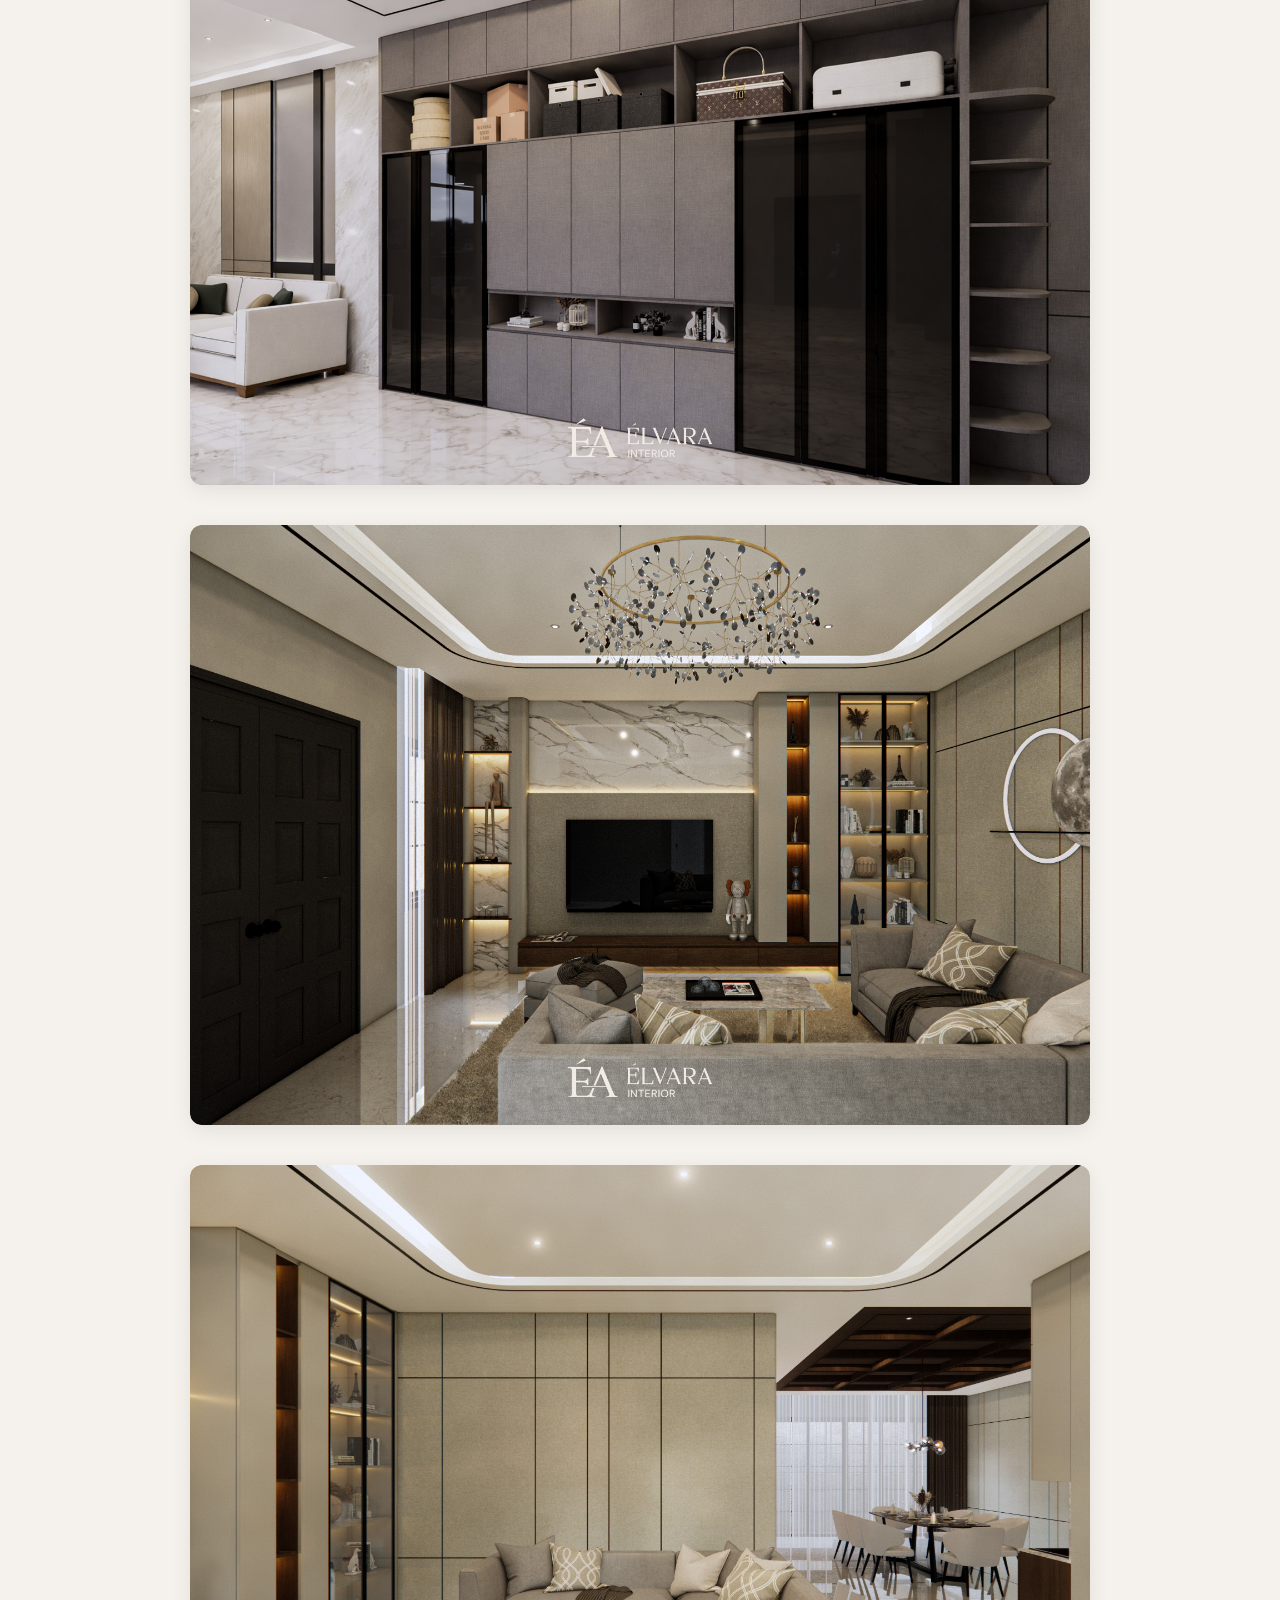
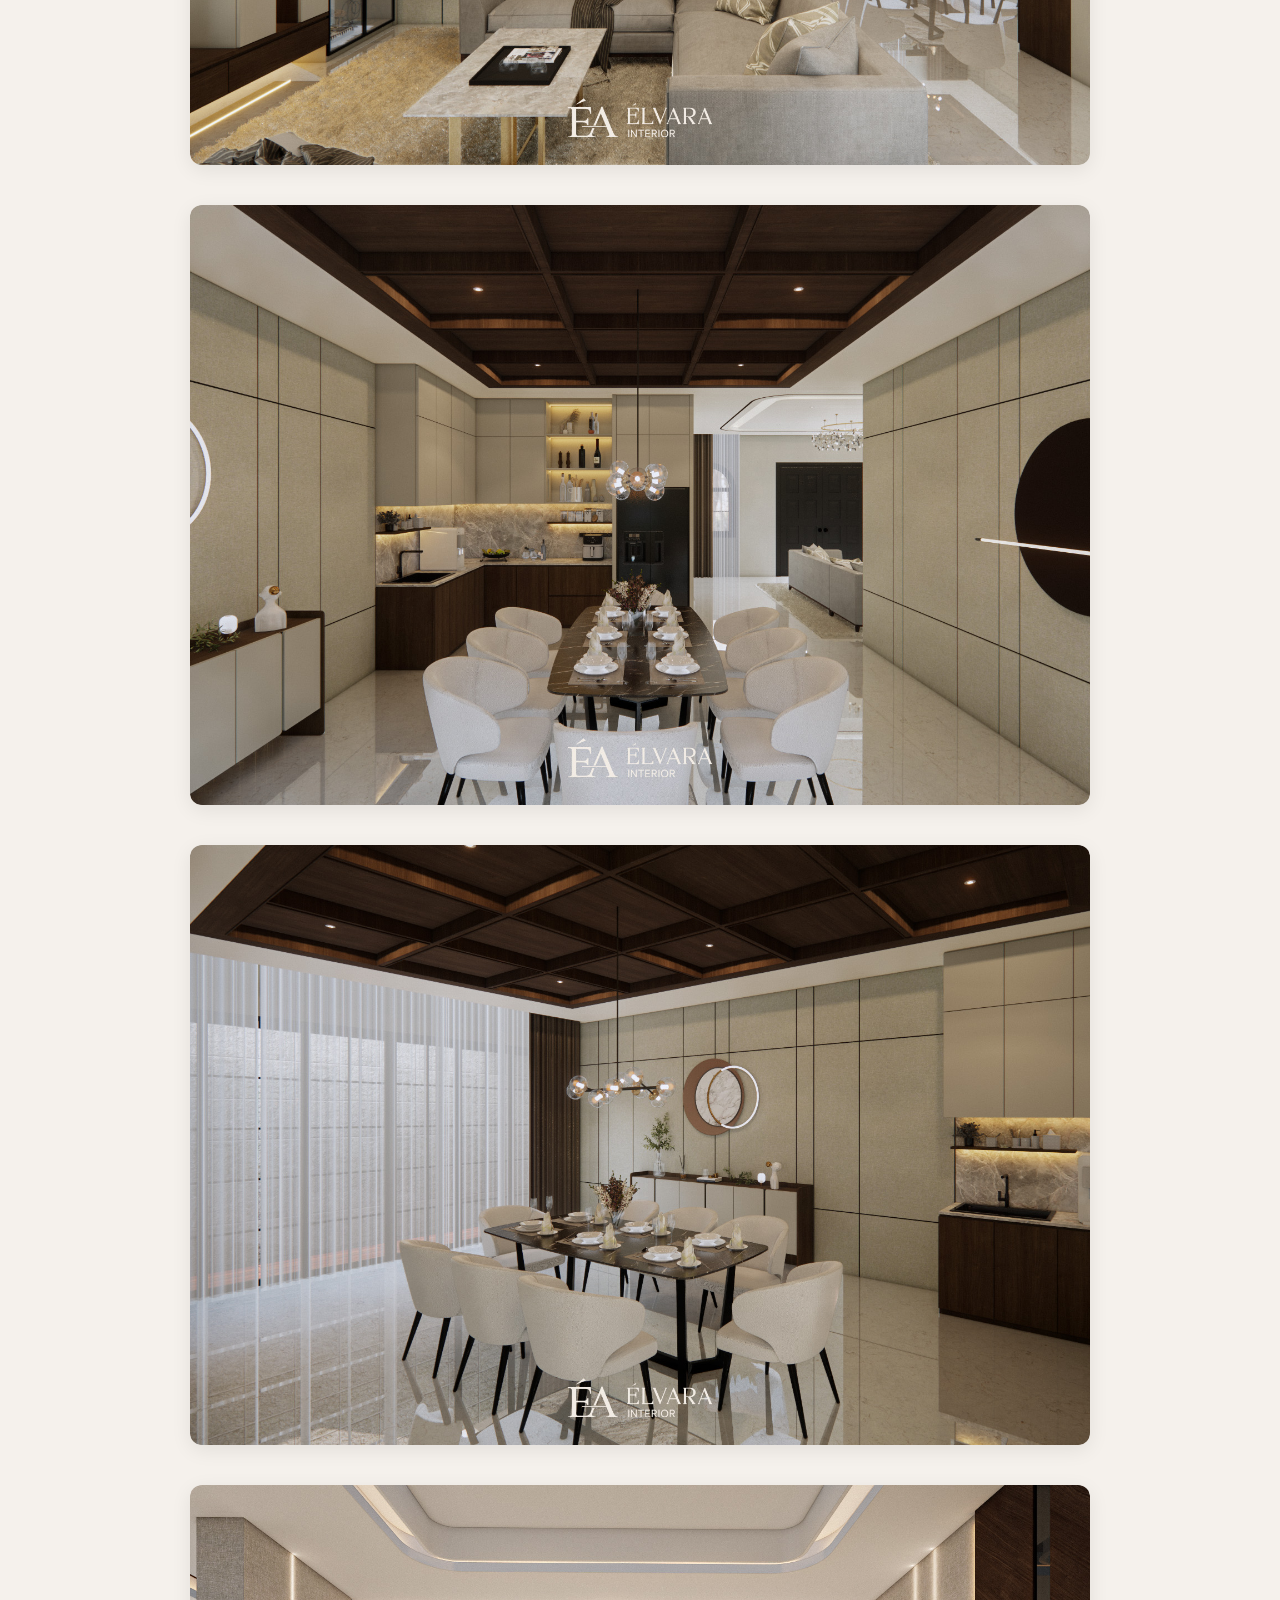
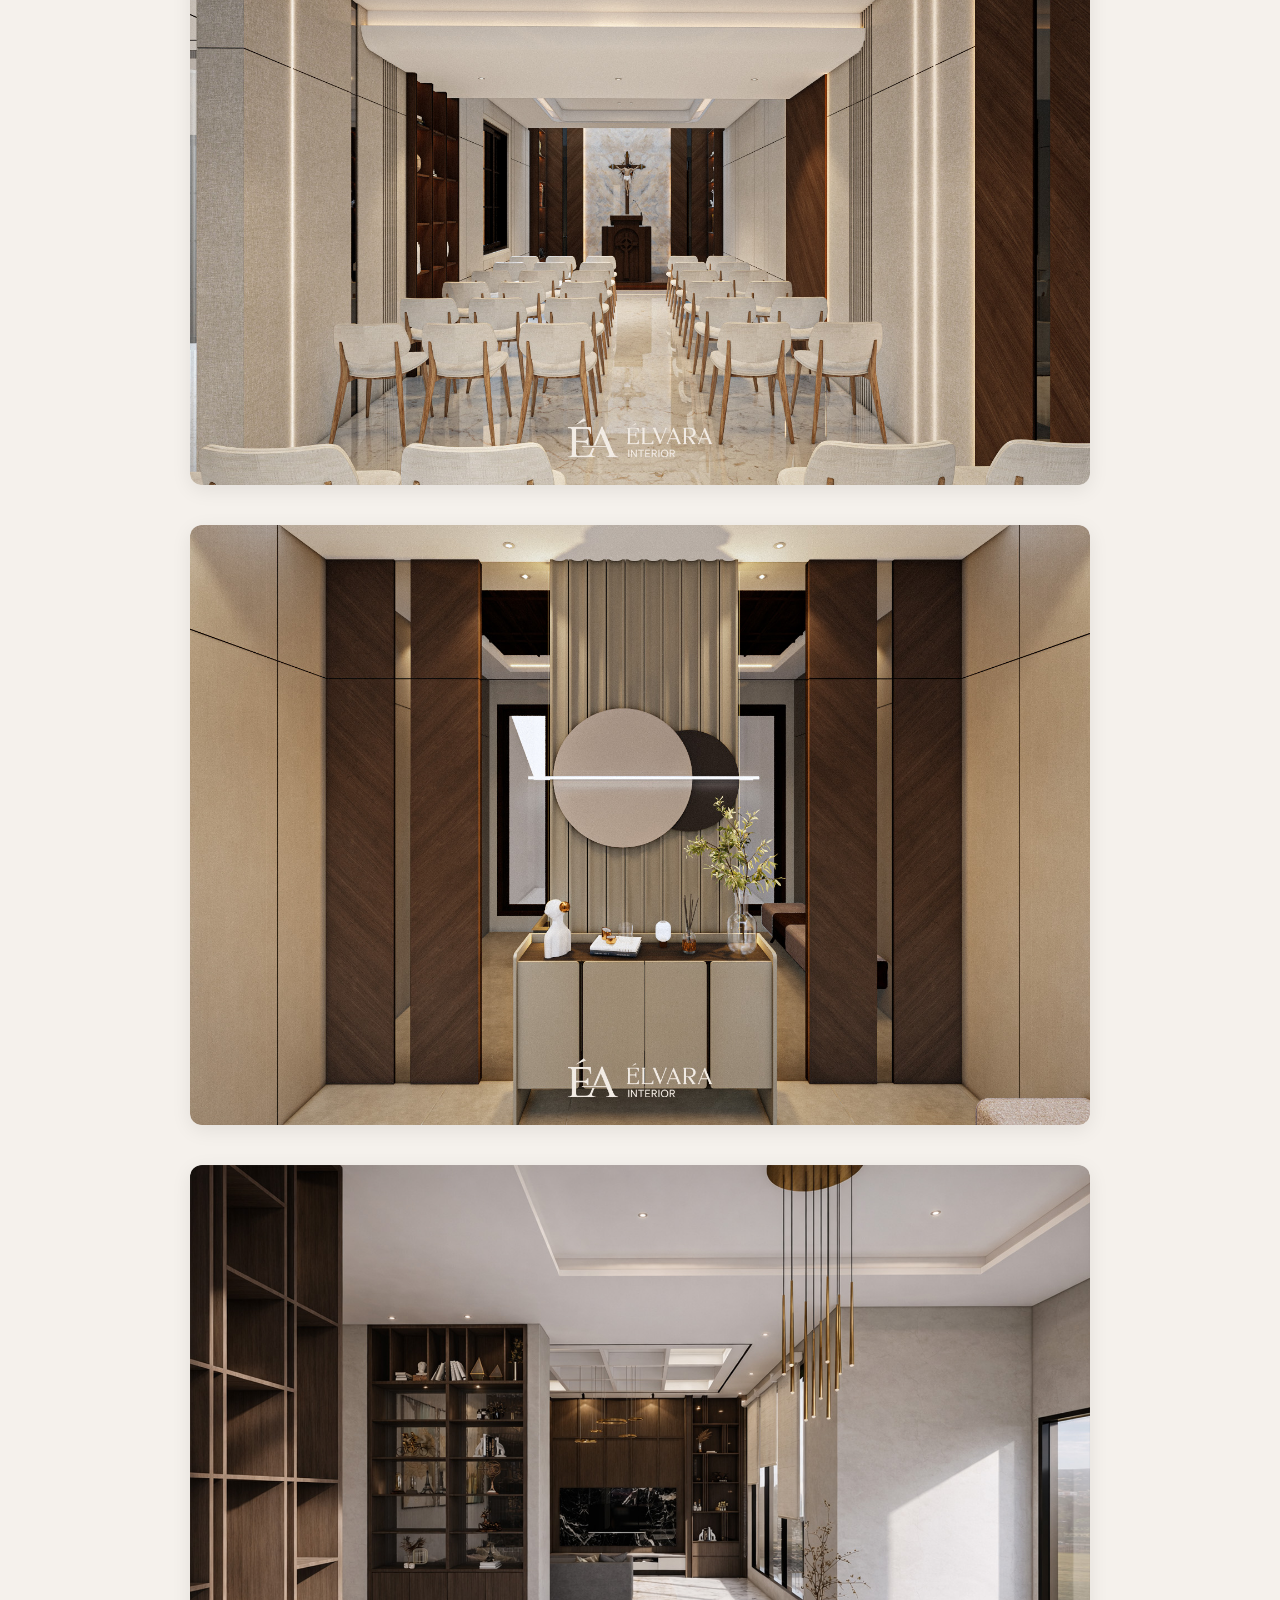
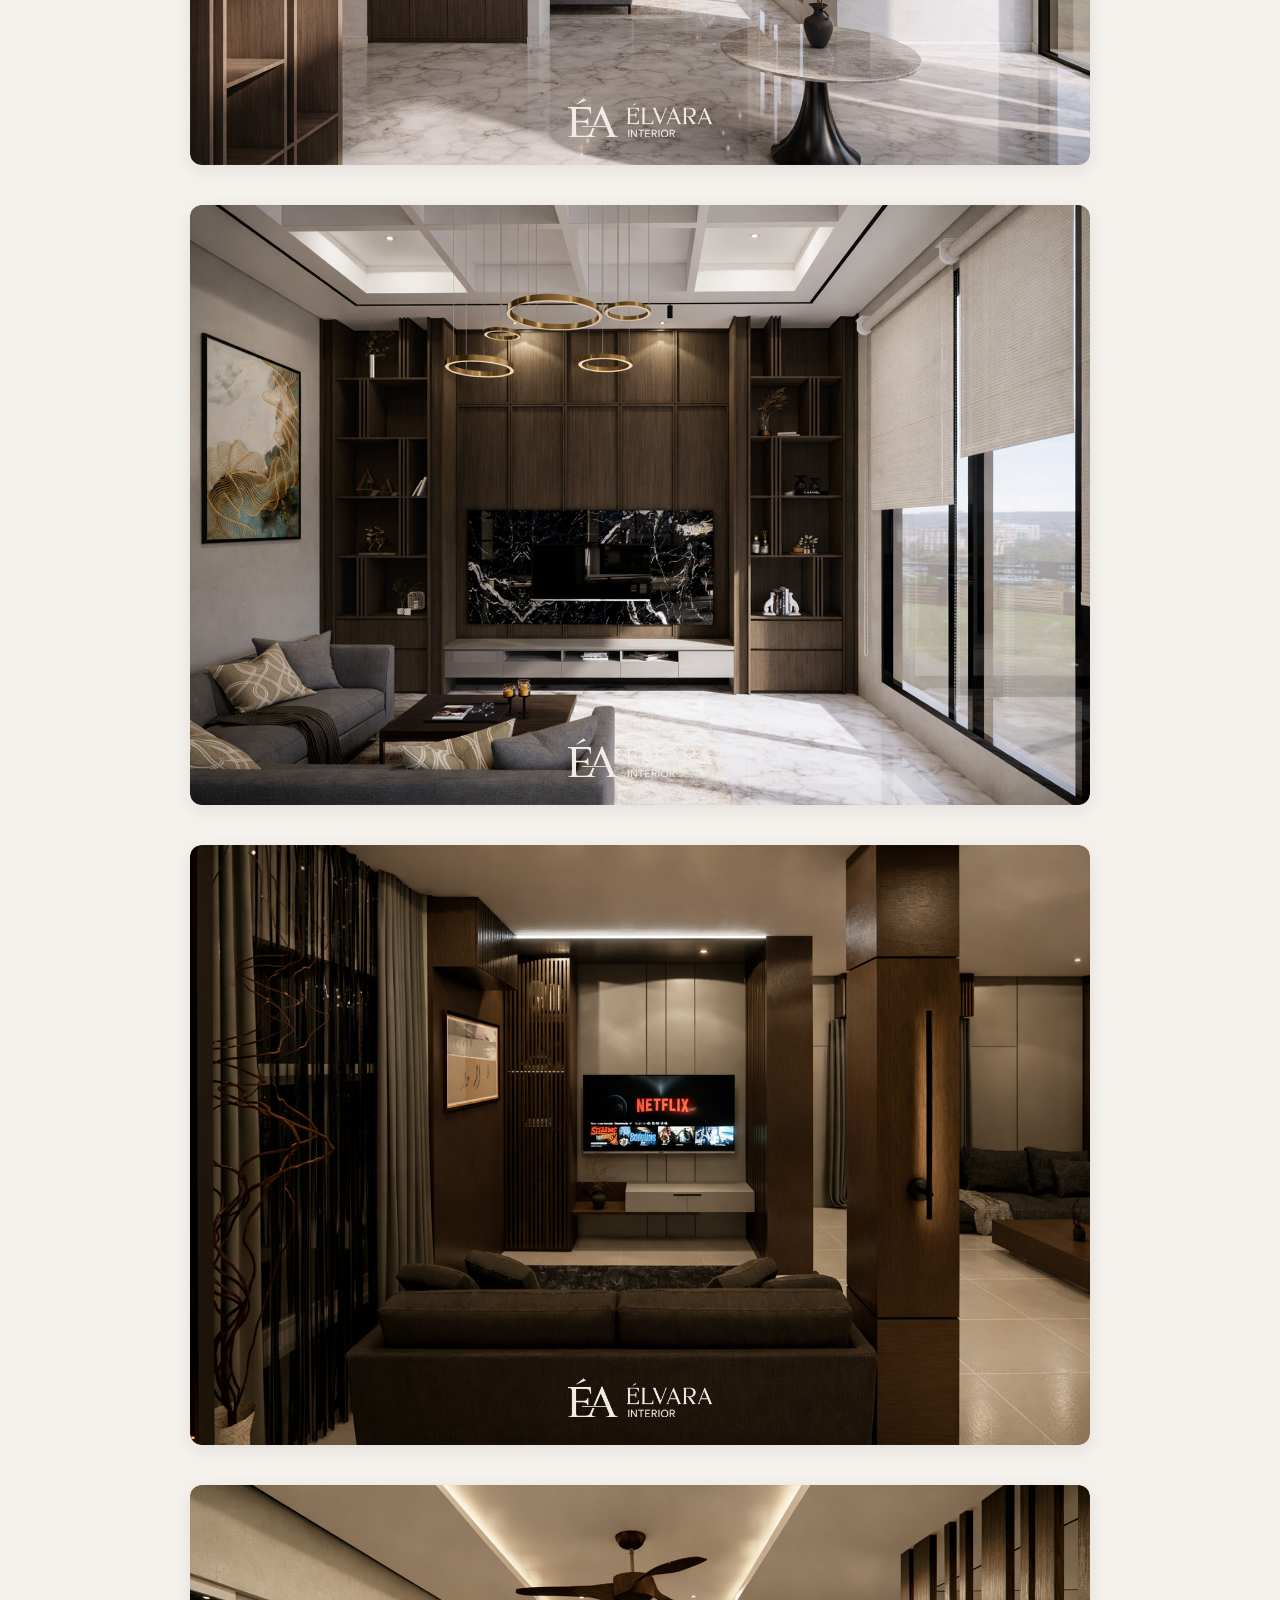
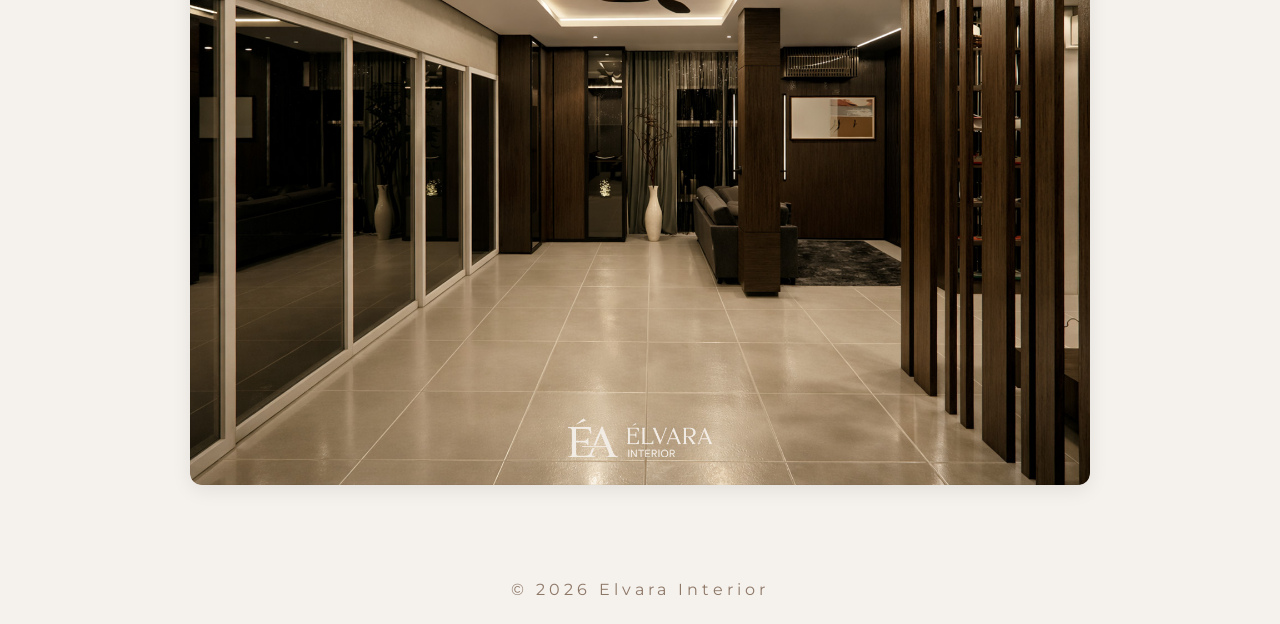
==== commit a4e56238: "Update livingdining.html" ====
--- a/livingdining.html
+++ b/livingdining.html
@@ -33,7 +33,7 @@
     </header>
         
     <section class="page-title">
-        <h2>Living</h2>
+        <h2>Living and Dining</h2>
     </section>
         <section class="gallery">
 
